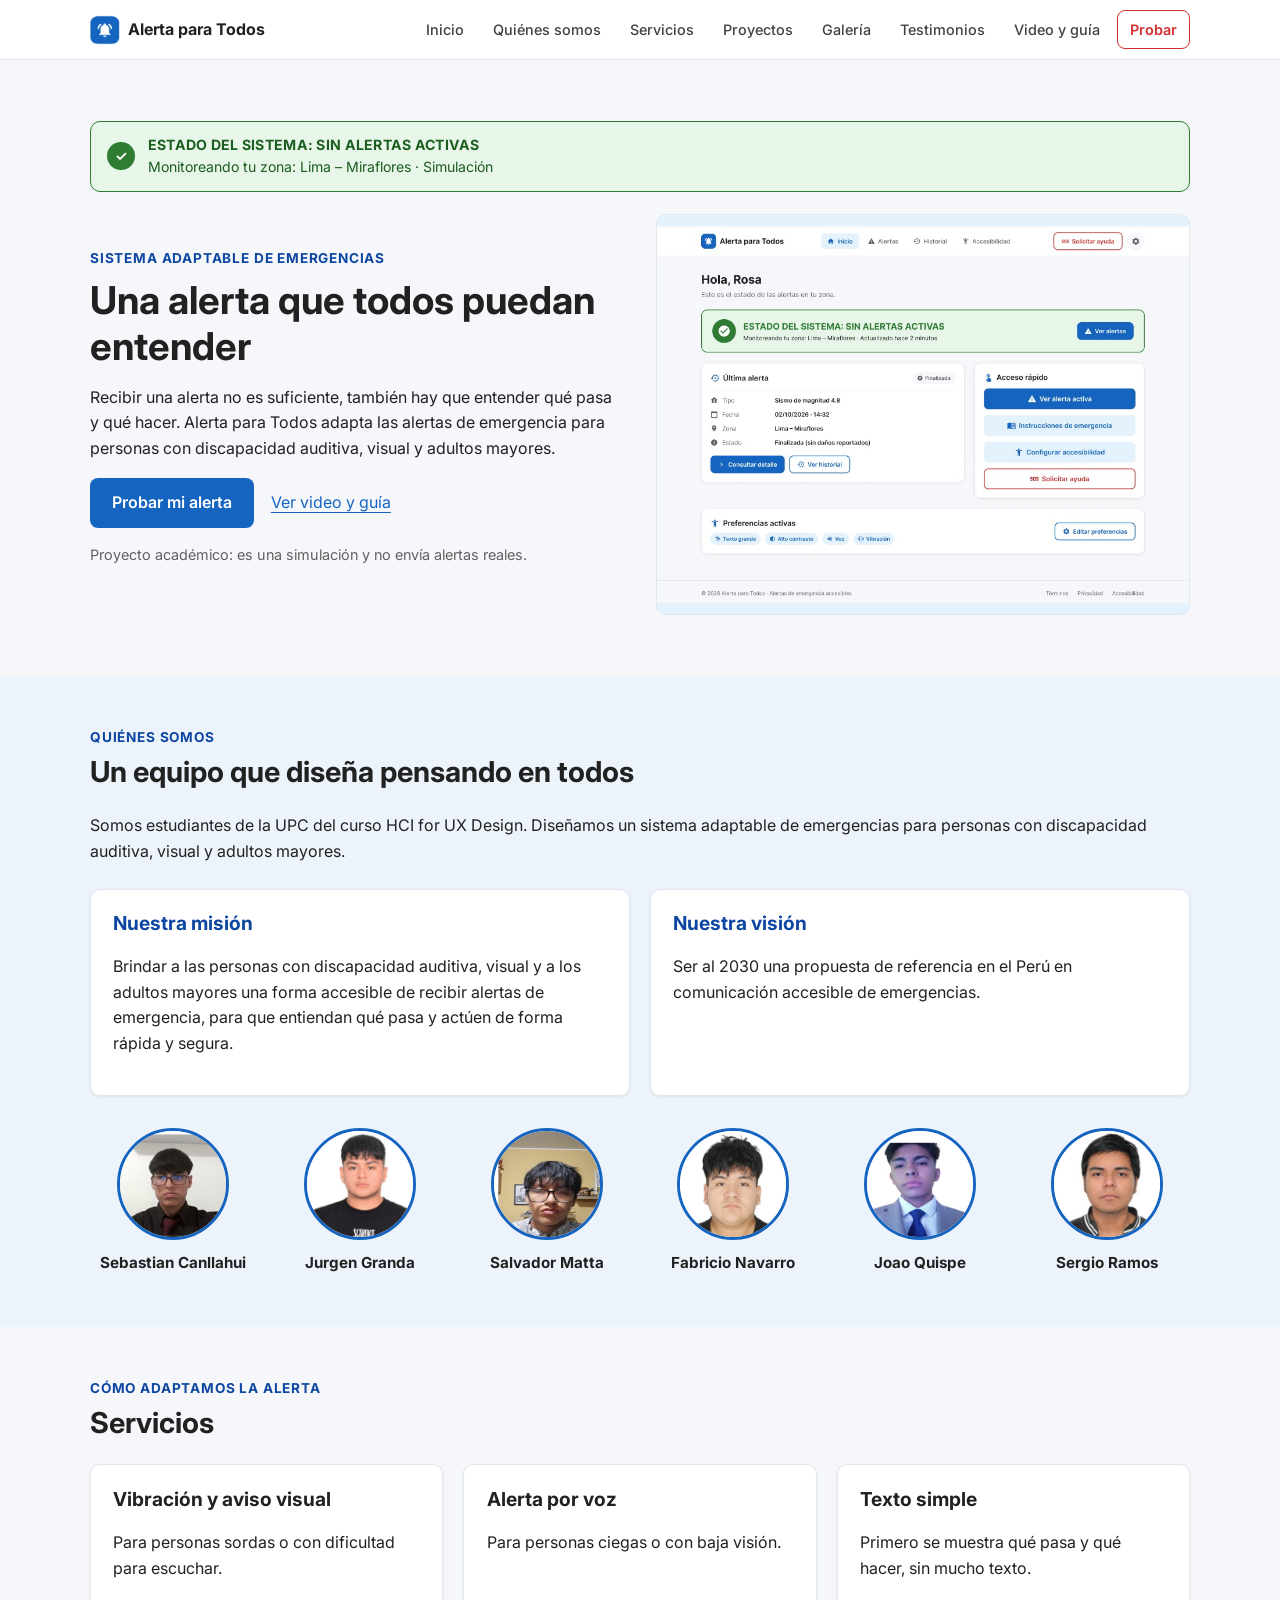
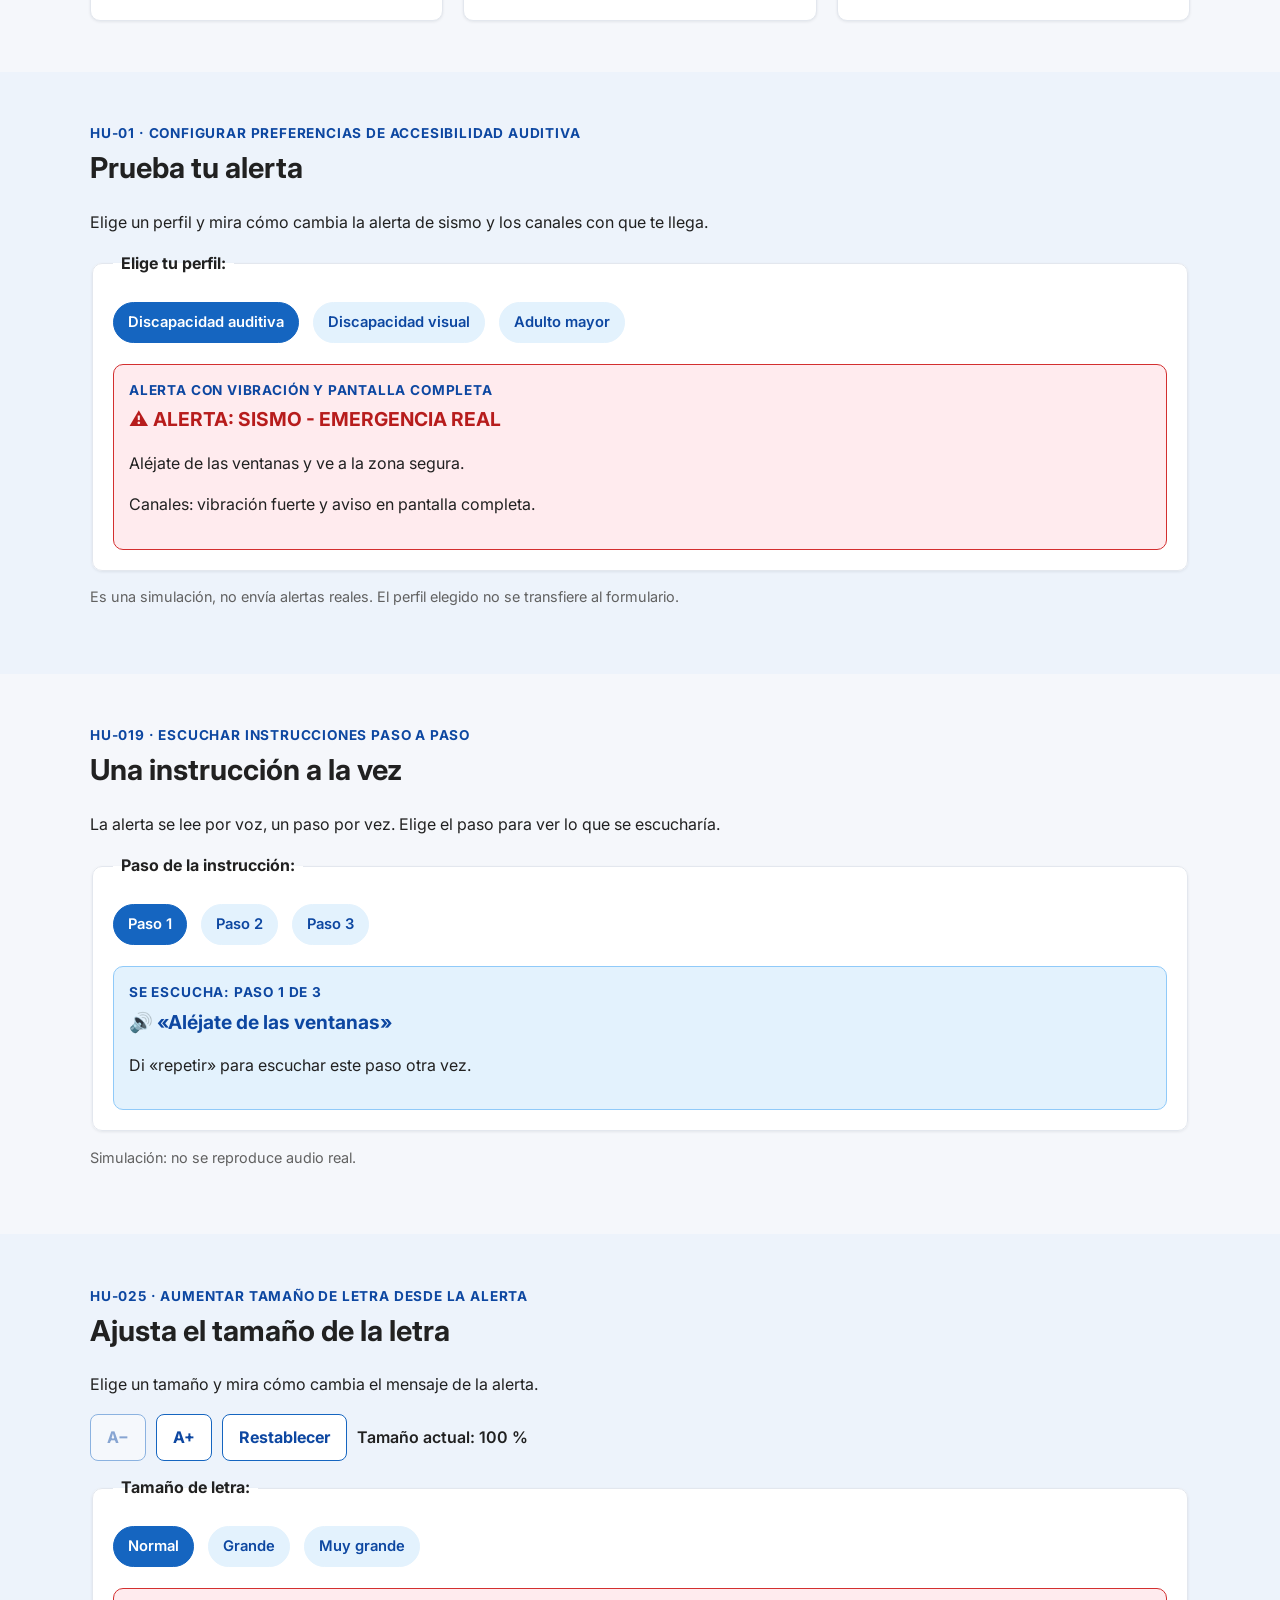
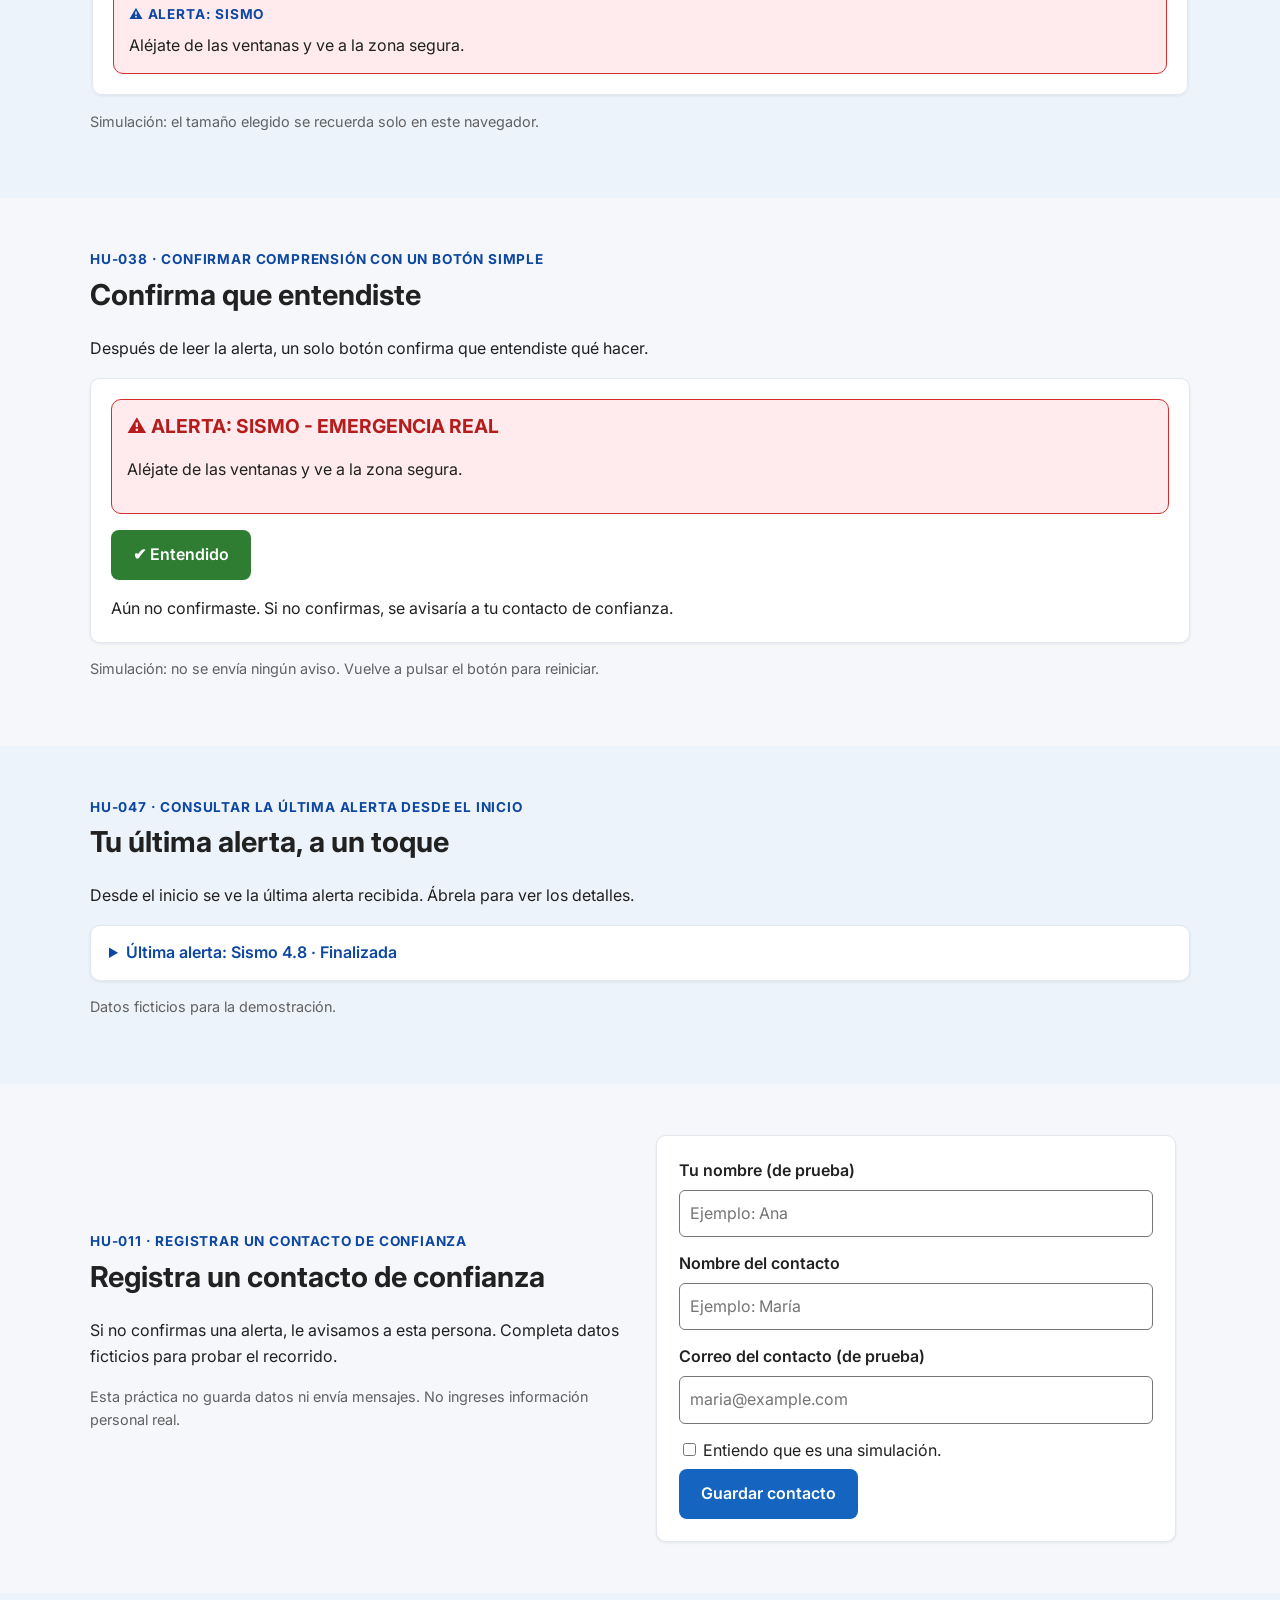
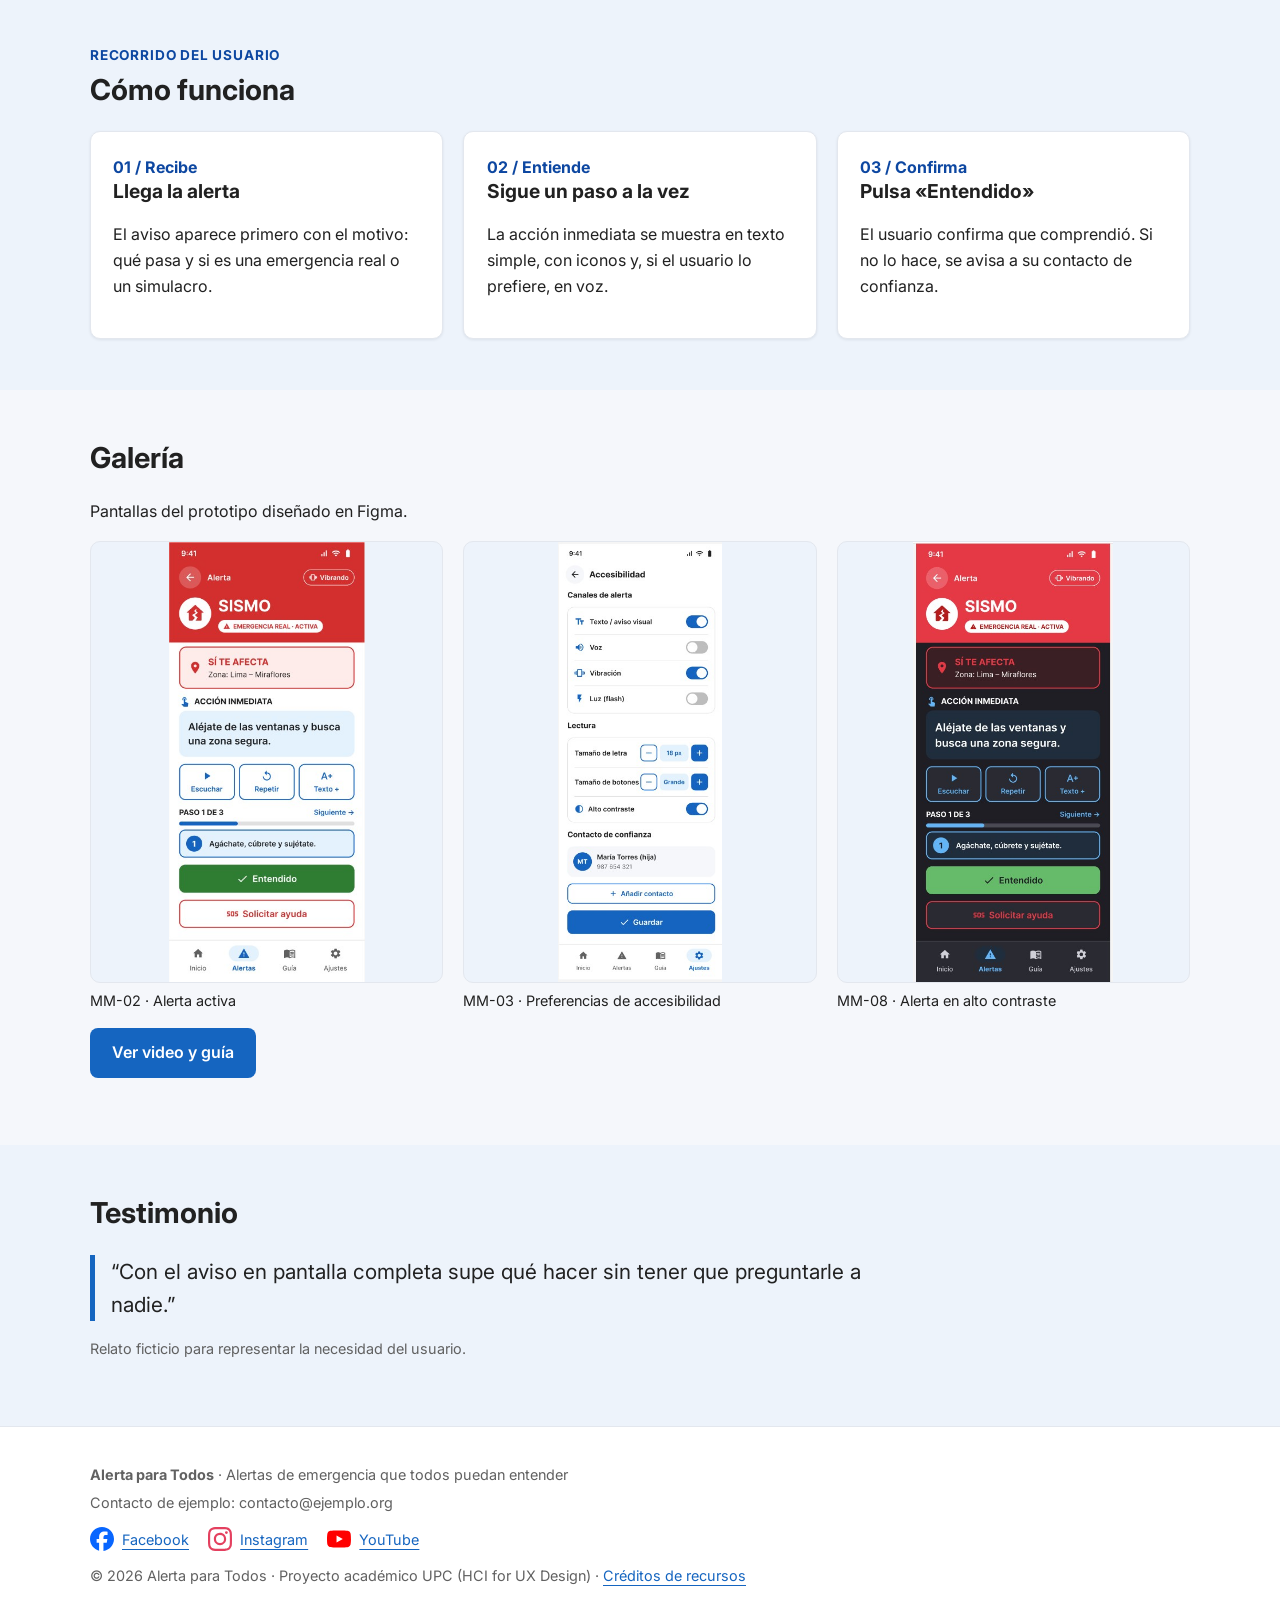
==== index.html @ 690f4bbc "Publicar landing Alerta para Todos Co-Authored-By: Claude Opus 5.5 <noreply@anthropic.com> Claude-Se" ====
<!DOCTYPE html>
<html lang="es">
<head>
    <meta charset="UTF-8">
    <!-- PASO 1: permite que el navegador use el ancho real del celular. -->
    <meta name="viewport" content="width=device-width, initial-scale=1.0">
    <title>Inicio | Alerta para Todos</title>
    <!-- Tipografía Inter de la guía de estilos (si no hay Internet se usa Arial). -->
    <link rel="preconnect" href="https://fonts.googleapis.com">
    <link rel="preconnect" href="https://fonts.gstatic.com" crossorigin>
    <link rel="stylesheet" href="https://fonts.googleapis.com/css2?family=Inter:wght@400;600;700&display=swap">
    <!-- PASO 2: conectar este HTML con el CSS (la ruta entra a la carpeta css). -->
    <link rel="stylesheet" href="css/estilos.css">
    <!-- Este icono aparece en la pestaña del navegador. -->
    <link rel="icon" type="image/svg+xml" href="iconos/favicon.svg">
    <!-- defer: el JavaScript se ejecuta cuando el HTML ya está listo. -->
    <script src="js/menu.js" defer></script>
    <script src="js/letra.js" defer></script>
</head>
<body>
<a class="saltar" href="#contenido">Saltar al contenido</a>
<!-- PASO 3: este header permanece visible con position: sticky en el CSS. -->
<header class="cabecera">
    <div class="contenedor barra">
        <a class="marca" href="index.html"><img src="imagenes/logo.png" alt="" width="40">Alerta para Todos</a>
        <!-- PASO 4: el menú es IGUAL en las tres páginas; si cambias uno, cámbialo en todos. -->
        <!-- Botón hamburguesa (Semana 11): menu.js lo muestra en pantallas pequeñas. -->
        <button id="boton-menu" class="hamburguesa" type="button"
                aria-controls="navegacion" aria-expanded="false" aria-label="Abrir menú">
            <span class="lineas" aria-hidden="true"><span></span><span></span><span></span></span>
            <span id="texto-menu">Menú</span>
        </button>
        <nav id="navegacion" class="navegacion" aria-label="Navegación principal">
            <ul class="menu">
                <li><a href="index.html#inicio">Inicio</a></li>
                <li><a href="index.html#nosotros">Quiénes somos</a></li>
                <li><a href="index.html#servicios">Servicios</a></li>
                <li><a href="index.html#proyectos">Proyectos</a></li>
                <li><a href="index.html#galeria">Galería</a></li>
                <li><a href="index.html#testimonios">Testimonios</a></li>
                <li><a href="recursos.html">Video y guía</a></li>
                <li>
                    <!-- details abre el submenú con clic, Enter o toque; no necesita JS. -->
                    <details id="resolver" class="desplegable">
                        <summary>Probar</summary>
                        <!-- Esta lista es el menú vertical desplegable: una demo por integrante. -->
                        <ul class="submenu">
                            <li><a href="index.html#orientador">Perfil y canales (HU-01)</a></li>
                            <li><a href="index.html#pasos">Instrucciones paso a paso (HU-019)</a></li>
                            <li><a href="index.html#letra">Tamaño de letra (HU-025)</a></li>
                            <li><a href="index.html#entendido">Confirmar «Entendido» (HU-038)</a></li>
                            <li><a href="index.html#ultima">Última alerta (HU-047)</a></li>
                            <li><a href="index.html#contacto">Contacto de confianza (HU-011)</a></li>
                        </ul>
                    </details>
                </li>
            </ul>
        </nav>
    </div>
</header>
<main id="contenido">

    <!-- INICIO: bloque imagen + texto en dos columnas -->
    <section id="inicio" class="hero seccion" aria-labelledby="titulo">
        <!-- Franja de estado del sistema, igual que en el panel principal del mockup (MW-01). -->
        <div class="contenedor">
            <div class="estado-sistema" role="status">
                <span class="punto" aria-hidden="true">✓</span>
                <span><strong>Estado del sistema: sin alertas activas</strong>Monitoreando tu zona: Lima – Miraflores · Simulación</span>
            </div>
        </div>
        <div class="contenedor dos-columnas">
            <div>
                <p class="etiqueta">Sistema adaptable de emergencias</p>
                <h1 id="titulo">Una alerta que todos puedan entender</h1>
                <p>Recibir una alerta no es suficiente, también hay que entender qué pasa y qué hacer.
                   Alerta para Todos adapta las alertas de emergencia para personas con discapacidad
                   auditiva, visual y adultos mayores.</p>
                <a class="boton" href="#orientador">Probar mi alerta</a>
                <a class="enlace" href="recursos.html">Ver video y guía</a>
                <p class="nota">Proyecto académico: es una simulación y no envía alertas reales.</p>
            </div>
            <img class="foto" src="imagenes/servicios.jpg" alt="Celular con una alerta de sismo y sus canales: vibración, voz y luz">
        </div>
    </section>

    <!-- QUIÉNES SOMOS: presentación, misión, visión y fotos del equipo -->
    <section id="nosotros" class="seccion fondo">
        <div class="contenedor">
            <p class="etiqueta">Quiénes somos</p>
            <h2>Un equipo que diseña pensando en todos</h2>
            <p>Somos estudiantes de la UPC del curso HCI for UX Design. Diseñamos un sistema adaptable
               de emergencias para personas con discapacidad auditiva, visual y adultos mayores.</p>
            <div class="mision-vision">
                <article class="tarjeta">
                    <h3>Nuestra misión</h3>
                    <p>Brindar a las personas con discapacidad auditiva, visual y a los adultos mayores
                       una forma accesible de recibir alertas de emergencia, para que entiendan qué pasa
                       y actúen de forma rápida y segura.</p>
                </article>
                <article class="tarjeta">
                    <h3>Nuestra visión</h3>
                    <p>Ser al 2030 una propuesta de referencia en el Perú en comunicación accesible
                       de emergencias.</p>
                </article>
            </div>
            <ul class="equipo-fotos">
                <li><img src="imagenes/equipo-canllahui.jpg" alt="Foto de Sebastian Canllahui" loading="lazy"><strong>Sebastian Canllahui</strong></li>
                <li><img src="imagenes/equipo-granda.jpg" alt="Foto de Jurgen Granda" loading="lazy"><strong>Jurgen Granda</strong></li>
                <li><img src="imagenes/equipo-matta.jpg" alt="Foto de Salvador Matta" loading="lazy"><strong>Salvador Matta</strong></li>
                <li><img src="imagenes/equipo-navarro.jpg" alt="Foto de Fabricio Navarro" loading="lazy"><strong>Fabricio Navarro</strong></li>
                <li><img src="imagenes/equipo-quispe.jpg" alt="Foto de Joao Quispe" loading="lazy"><strong>Joao Quispe</strong></li>
                <li><img src="imagenes/equipo-ramos.jpg" alt="Foto de Sergio Ramos" loading="lazy"><strong>Sergio Ramos</strong></li>
            </ul>
        </div>
    </section>

    <!-- SERVICIOS: tres tarjetas -->
    <section id="servicios" class="seccion">
        <div class="contenedor">
            <p class="etiqueta">Cómo adaptamos la alerta</p>
            <h2>Servicios</h2>
            <div class="tarjetas">
                <article class="tarjeta">
                    <h3>Vibración y aviso visual</h3>
                    <p>Para personas sordas o con dificultad para escuchar.</p>
                </article>
                <article class="tarjeta">
                    <h3>Alerta por voz</h3>
                    <p>Para personas ciegas o con baja visión.</p>
                </article>
                <article class="tarjeta">
                    <h3>Texto simple</h3>
                    <p>Primero se muestra qué pasa y qué hacer, sin mucho texto.</p>
                </article>
            </div>
        </div>
    </section>

    <!-- ===== SECCIONES POR HU (una por integrante, igual que en Figma) ===== -->
    <!-- Regla: los radios y .resultados deben ser hermanos (mismo padre: el fieldset). -->

    <!-- HU-01 -->
    <section id="orientador" class="seccion fondo">
        <div class="contenedor">
            <p class="etiqueta">HU-01 · Configurar preferencias de accesibilidad auditiva</p>
            <h2>Prueba tu alerta</h2>
            <p>Elige un perfil y mira cómo cambia la alerta de sismo y los canales con que te llega.</p>
            <fieldset class="orientador">
                <legend>Elige tu perfil:</legend>

                <input type="radio" id="auditiva" name="perfil" checked>
                <label for="auditiva">Discapacidad auditiva</label>

                <input type="radio" id="visual" name="perfil">
                <label for="visual">Discapacidad visual</label>

                <input type="radio" id="mayor" name="perfil">
                <label for="mayor">Adulto mayor</label>

                <div class="resultados">
                    <div class="respuesta auditiva">
                        <p class="etiqueta">Alerta con vibración y pantalla completa</p>
                        <h3>⚠ ALERTA: SISMO - EMERGENCIA REAL</h3>
                        <p>Aléjate de las ventanas y ve a la zona segura.</p>
                        <p>Canales: vibración fuerte y aviso en pantalla completa.</p>
                    </div>
                    <div class="respuesta visual">
                        <p class="etiqueta">Alerta con voz y letra grande</p>
                        <h3>⚠ ALERTA: SISMO - EMERGENCIA REAL</h3>
                        <p>La alerta se lee en voz alta paso a paso y puedes pedir que se repita.</p>
                        <p>Canales: voz, vibración y letra grande.</p>
                    </div>
                    <div class="respuesta mayor">
                        <p class="etiqueta">Alerta con voz pausada y aviso a un familiar</p>
                        <h3>⚠ SISMO - NO ES SIMULACRO</h3>
                        <p>Sal de la casa con calma.</p>
                        <p>Canales: voz pausada, letra grande y aviso a un familiar.</p>
                    </div>
                </div>
            </fieldset>
            <p class="nota">Es una simulación, no envía alertas reales. El perfil elegido no se transfiere al formulario.</p>
        </div>
    </section>

    <!-- HU-019 -->
    <section id="pasos" class="seccion">
        <div class="contenedor">
            <p class="etiqueta">HU-019 · Escuchar instrucciones paso a paso</p>
            <h2>Una instrucción a la vez</h2>
            <p>La alerta se lee por voz, un paso por vez. Elige el paso para ver lo que se escucharía.</p>
            <fieldset class="orientador">
                <legend>Paso de la instrucción:</legend>

                <input type="radio" id="paso1" name="paso" checked>
                <label for="paso1">Paso 1</label>

                <input type="radio" id="paso2" name="paso">
                <label for="paso2">Paso 2</label>

                <input type="radio" id="paso3" name="paso">
                <label for="paso3">Paso 3</label>

                <div class="resultados">
                    <div class="respuesta neutra paso1">
                        <p class="etiqueta">Se escucha: paso 1 de 3</p>
                        <h3>🔊 «Aléjate de las ventanas»</h3>
                        <p>Di «repetir» para escuchar este paso otra vez.</p>
                    </div>
                    <div class="respuesta neutra paso2">
                        <p class="etiqueta">Se escucha: paso 2 de 3</p>
                        <h3>🔊 «Cúbrete la cabeza con los brazos»</h3>
                        <p>Di «repetir» para escuchar este paso otra vez.</p>
                    </div>
                    <div class="respuesta neutra paso3">
                        <p class="etiqueta">Se escucha: paso 3 de 3</p>
                        <h3>🔊 «Ve a la zona segura marcada»</h3>
                        <p>Di «repetir» para escuchar este paso otra vez.</p>
                    </div>
                </div>
            </fieldset>
            <p class="nota">Simulación: no se reproduce audio real.</p>
        </div>
    </section>

    <!-- HU-025 -->
    <section id="letra" class="seccion fondo">
        <div class="contenedor">
            <p class="etiqueta">HU-025 · Aumentar tamaño de letra desde la alerta</p>
            <h2>Ajusta el tamaño de la letra</h2>
            <p>Elige un tamaño y mira cómo cambia el mensaje de la alerta.</p>
            <!-- Controles con JavaScript (letra.js). Sin JS esta barra queda oculta y se usan las opciones de abajo. -->
            <div id="controles-letra" class="controles-letra" role="group" aria-label="Tamaño de letra de toda la página" hidden>
                <button type="button" id="letra-menos" class="boton-letra" aria-label="Disminuir letra">A−</button>
                <button type="button" id="letra-mas" class="boton-letra" aria-label="Aumentar letra">A+</button>
                <button type="button" id="letra-reset" class="boton-letra">Restablecer</button>
                <span id="letra-estado" role="status" aria-live="polite">Tamaño actual: 100 %</span>
            </div>
            <fieldset class="orientador">
                <legend>Tamaño de letra:</legend>

                <input type="radio" id="letra-normal" name="letra" checked>
                <label for="letra-normal">Normal</label>

                <input type="radio" id="letra-grande" name="letra">
                <label for="letra-grande">Grande</label>

                <input type="radio" id="letra-muy" name="letra">
                <label for="letra-muy">Muy grande</label>

                <div class="resultados">
                    <div class="muestra">
                        <p class="etiqueta">⚠ Alerta: sismo</p>
                        <p class="texto-muestra">Aléjate de las ventanas y ve a la zona segura.</p>
                    </div>
                </div>
            </fieldset>
            <p class="nota">Simulación: el tamaño elegido se recuerda solo en este navegador.</p>
        </div>
    </section>

    <!-- HU-038 -->
    <section id="entendido" class="seccion">
        <div class="contenedor">
            <p class="etiqueta">HU-038 · Confirmar comprensión con un botón simple</p>
            <h2>Confirma que entendiste</h2>
            <p>Después de leer la alerta, un solo botón confirma que entendiste qué hacer.</p>
            <div class="confirmar-demo">
                <input type="checkbox" id="confirmar">
                <div class="alerta-caja">
                    <h3>⚠ ALERTA: SISMO - EMERGENCIA REAL</h3>
                    <p>Aléjate de las ventanas y ve a la zona segura.</p>
                </div>
                <label for="confirmar" class="boton">✔ Entendido</label>
                <p class="estado pendiente">Aún no confirmaste. Si no confirmas, se avisaría a tu contacto de confianza.</p>
                <p class="estado hecho">✔ Confirmaste que entendiste la alerta. Gracias.</p>
            </div>
            <p class="nota">Simulación: no se envía ningún aviso. Vuelve a pulsar el botón para reiniciar.</p>
        </div>
    </section>

    <!-- HU-047 -->
    <section id="ultima" class="seccion fondo">
        <div class="contenedor">
            <p class="etiqueta">HU-047 · Consultar la última alerta desde el inicio</p>
            <h2>Tu última alerta, a un toque</h2>
            <p>Desde el inicio se ve la última alerta recibida. Ábrela para ver los detalles.</p>
            <!-- details/summary abre y cierra sin JavaScript. -->
            <details class="ultima">
                <summary>Última alerta: Sismo 4.8 · Finalizada</summary>
                <ul>
                    <li><strong>Fecha y hora:</strong> 22/10/2026 · 14:32 (ejemplo)</li>
                    <li><strong>Zona:</strong> Lima · Miraflores</li>
                    <li><strong>Qué se indicó:</strong> alejarse de las ventanas y buscar una zona segura.</li>
                    <li><strong>Estado:</strong> ✔ Finalizada, ya no es necesario actuar.</li>
                </ul>
            </details>
            <p class="nota">Datos ficticios para la demostración.</p>
        </div>
    </section>

    <!-- HU-011 -->
    <section id="contacto" class="seccion">
        <div class="contenedor dos-columnas">
            <div>
                <p class="etiqueta">HU-011 · Registrar un contacto de confianza</p>
                <h2>Registra un contacto de confianza</h2>
                <p>Si no confirmas una alerta, le avisamos a esta persona. Completa datos ficticios para probar el recorrido.</p>
                <p class="nota">Esta práctica no guarda datos ni envía mensajes. No ingreses información personal real.</p>
            </div>
            <!-- required y type="email" validan en el navegador. Sin name: no se añaden datos a la URL. -->
            <form action="confirmacion.html" method="get" class="formulario">
                <label for="nombre">Tu nombre (de prueba)</label>
                <input type="text" id="nombre" required maxlength="60" placeholder="Ejemplo: Ana" autocomplete="off">

                <label for="contacto-nombre">Nombre del contacto</label>
                <input type="text" id="contacto-nombre" required maxlength="60" placeholder="Ejemplo: María" autocomplete="off">

                <label for="correo">Correo del contacto (de prueba)</label>
                <input type="email" id="correo" required placeholder="maria@example.com" autocomplete="off">

                <div><input type="checkbox" id="acepto" required> <label for="acepto">Entiendo que es una simulación.</label></div>

                <button class="boton" type="submit">Guardar contacto</button>
            </form>
        </div>
    </section>

    <!-- PROYECTOS: cómo funciona (3 tarjetas) -->
    <section id="proyectos" class="seccion fondo">
        <div class="contenedor">
            <p class="etiqueta">Recorrido del usuario</p>
            <h2>Cómo funciona</h2>
            <div class="tarjetas">
                <article class="tarjeta">
                    <span class="numero">01 / Recibe</span>
                    <h3>Llega la alerta</h3>
                    <p>El aviso aparece primero con el motivo: qué pasa y si es una emergencia real o un simulacro.</p>
                </article>
                <article class="tarjeta">
                    <span class="numero">02 / Entiende</span>
                    <h3>Sigue un paso a la vez</h3>
                    <p>La acción inmediata se muestra en texto simple, con iconos y, si el usuario lo prefiere, en voz.</p>
                </article>
                <article class="tarjeta">
                    <span class="numero">03 / Confirma</span>
                    <h3>Pulsa «Entendido»</h3>
                    <p>El usuario confirma que comprendió. Si no lo hace, se avisa a su contacto de confianza.</p>
                </article>
            </div>
        </div>
    </section>

    <!-- GALERÍA: pantallas del prototipo de Figma -->
    <section id="galeria" class="seccion">
        <div class="contenedor">
            <h2>Galería</h2>
            <p>Pantallas del prototipo diseñado en Figma.</p>
            <div class="galeria">
                <figure><img src="imagenes/galeria1.jpg" alt="Pantalla de alerta activa de sismo" loading="lazy"><figcaption>MM-02 · Alerta activa</figcaption></figure>
                <figure><img src="imagenes/galeria2.jpg" alt="Pantalla de configuración de accesibilidad" loading="lazy"><figcaption>MM-03 · Preferencias de accesibilidad</figcaption></figure>
                <figure><img src="imagenes/galeria3.jpg" alt="Alerta en modo alto contraste" loading="lazy"><figcaption>MM-08 · Alerta en alto contraste</figcaption></figure>
            </div>
            <p><a class="boton" href="recursos.html">Ver video y guía</a></p>
        </div>
    </section>

    <!-- TESTIMONIOS -->
    <section id="testimonios" class="seccion fondo">
        <div class="contenedor">
            <h2>Testimonio</h2>
            <blockquote>“Con el aviso en pantalla completa supe qué hacer sin tener que preguntarle a nadie.”</blockquote>
            <p class="nota">Relato ficticio para representar la necesidad del usuario.</p>
        </div>
    </section>

</main>
<!-- PASO FINAL: pie compartido por las tres páginas. -->
<footer class="pie">
    <div class="contenedor">
        <p><strong>Alerta para Todos</strong> · Alertas de emergencia que todos puedan entender</p>
        <p>Contacto de ejemplo: contacto@ejemplo.org</p>
        <nav class="redes" aria-label="Redes sociales de referencia">
            <!-- Son páginas generales de las redes; reemplazar por las cuentas del proyecto. -->
            <a href="https://www.facebook.com/" target="_blank" rel="noopener noreferrer"><img src="iconos/facebook.svg" alt="" width="24" height="24">Facebook</a>
            <a href="https://www.instagram.com/" target="_blank" rel="noopener noreferrer"><img src="iconos/instagram.svg" alt="" width="24" height="24">Instagram</a>
            <a href="https://www.youtube.com/" target="_blank" rel="noopener noreferrer"><img src="iconos/youtube.svg" alt="" width="24" height="24">YouTube</a>
        </nav>
        <p>© 2026 Alerta para Todos · Proyecto académico UPC (HCI for UX Design) · <a href="FUENTES.txt">Créditos de recursos</a></p>
    </div>
</footer>
</body>
</html>
---- css/estilos.css ----
/* PASO 1. El ancho incluye padding y borde: facilita calcular tamaños. */
* {
    box-sizing: border-box;
}

/* PASO 2. Estilos generales (guía de estilos del informe: Inter, azul #1565C0). */
body {
    margin: 0;
    font-family: Inter, Arial, sans-serif;
    color: #212121;
    background: #ffffff;
    line-height: 1.6;
}

h1, h2, h3 {
    line-height: 1.2;
}

h1 { font-size: 2.4rem; margin: 0 0 1rem; }
h2 { font-size: 1.8rem; margin-top: 0; }
h3 { font-size: 1.2rem; }

h1, h2 {
    color: #1565C0;
}

a {
    color: #1565C0;
    text-underline-offset: 4px;
}

/* El foco visible permite recorrer la web con el teclado. No quitarlo. */
a:focus-visible, button:focus-visible, summary:focus-visible,
input:focus-visible, textarea:focus-visible, select:focus-visible {
    outline: 3px solid #F9A825;
    outline-offset: 3px;
}

/* PASO 3. Nunca estirar una imagen más allá de su contenedor. */
img {
    max-width: 100%;
    height: auto;
    display: block;
}

.contenedor {
    width: 92%;
    max-width: 1100px;
    margin: 0 auto;
}

.seccion {
    padding: 3.2rem 0;
}

.fondo {
    background: #E3F2FD;
}

.etiqueta {
    font-weight: bold;
    color: #0D47A1;
    font-size: .85rem;
    text-transform: uppercase;
    letter-spacing: .06em;
    margin: 0 0 .4rem;
}

.nota {
    font-size: .9rem;
    color: #616161;
}

/* Botón principal (rojo = acción importante, siempre con texto). */
.boton {
    display: inline-block;
    background: #D32F2F;
    color: white;
    padding: 12px 22px;
    border: none;
    border-radius: 6px;
    font: inherit;
    font-weight: 600;
    text-decoration: none;
    cursor: pointer;
}

.boton:hover {
    background: #B71C1C;
}

.enlace {
    display: inline-block;
    margin: .8rem;
}

/* PASO 4. Header fijo: sticky lo mantiene visible al bajar y conserva su espacio. */
.cabecera {
    position: sticky;
    top: 0;
    z-index: 100;
    background: #1565C0;
    box-shadow: 0 3px 12px rgba(0, 0, 0, 0.25);
}

/* Flexbox alinea logo y menú; wrap evita desbordamientos. */
.barra {
    display: flex;
    justify-content: space-between;
    align-items: center;
    flex-wrap: wrap;
    gap: 10px;
    padding: 10px 0;
}

.marca {
    display: flex;
    align-items: center;
    gap: 8px;
    color: white;
    font-weight: bold;
    font-size: 1.25rem;
    text-decoration: none;
}

.marca img {
    width: 40px;
    height: auto;
}

/* PASO 5. Menú horizontal. */
.menu {
    display: flex;
    flex-wrap: wrap;
    align-items: center;
    gap: 5px;
    list-style: none;
    margin: 0;
    padding: 0;
}

.menu a,
.desplegable summary {
    display: block;
    color: white;
    padding: 8px 10px;
    text-decoration: none;
    cursor: pointer;
}

.menu a:hover,
.desplegable summary:hover {
    text-decoration: underline;
    background: rgba(255, 255, 255, 0.15);
    border-radius: 6px;
}

/* Sobre el fondo azul, el foco amarillo se ve mejor. */
.cabecera a:focus-visible,
.cabecera summary:focus-visible {
    outline-color: #FFEB3B;
}

/* PASO 6. Menú vertical desplegable: details abre y cierra sin JavaScript. */
.desplegable {
    position: relative;
}

.submenu {
    position: absolute;
    top: 100%;
    right: 0;
    left: auto;
    width: 230px;
    margin: 4px 0 0;
    padding: 5px;
    list-style: none;
    background: white;
    border: 1px solid #90CAF9;
    border-radius: 6px;
    box-shadow: 0 6px 16px rgba(0, 0, 0, 0.3);
    z-index: 10;
}

.submenu a {
    color: #212121;
}

.submenu a:hover {
    background: #E3F2FD;
}

/* Deja espacio al navegar con #id para que el header no tape el título. */
section[id], main[id] {
    scroll-margin-top: 90px;
}

/* PASO 7. Imagen y texto: dos columnas iguales. minmax evita desborde. */
.dos-columnas {
    display: grid;
    grid-template-columns: repeat(2, minmax(0, 1fr));
    gap: 2rem;
    align-items: center;
}

.dos-columnas > * {
    min-width: 0;
}

.foto {
    width: 100%;
    aspect-ratio: 4 / 3;
    object-fit: cover;
    border-radius: 10px;
}

/* Inicio (hero): un poco más de aire arriba y abajo. */
.hero {
    padding-top: 3.8rem;
    padding-bottom: 3.8rem;
}

/* En el inicio la imagen es una pantalla del prototipo: se muestra completa. */
#inicio .foto {
    object-fit: contain;
    background: #E3F2FD;
}

/* PASO 8. Tarjetas y galería: tres columnas en escritorio. */
.tarjetas {
    display: grid;
    grid-template-columns: repeat(3, minmax(0, 1fr));
    gap: 20px;
}

.galeria {
    display: grid;
    grid-template-columns: repeat(3, minmax(0, 1fr));
    gap: 20px;
}

.tarjeta {
    background: white;
    padding: 1.4rem;
    border-top: 4px solid #1565C0;
    border-radius: 8px;
    box-shadow: 0 2px 6px rgba(0, 0, 0, 0.12);
}

.tarjeta h3 {
    margin-top: 0;
}

.numero {
    color: #0D47A1;
    font-weight: bold;
}

figure {
    margin: 0;
}

.galeria img {
    width: 100%;
    aspect-ratio: 3 / 2;
    object-fit: contain;
    background: white;
    border: 1px solid #90CAF9;
    border-radius: 8px;
}

figcaption {
    padding-top: .4rem;
    font-size: .9rem;
}

blockquote {
    margin: 0 0 1rem;
    max-width: 780px;
    font-size: 1.3rem;
    border-left: 5px solid #1565C0;
    padding-left: 1rem;
}

/* PASO 9. Orientador: los radios controlan los paneles con CSS, sin JavaScript. */
.orientador {
    background: white;
    border: 2px solid #1565C0;
    border-radius: 8px;
    padding: 20px;
    min-width: 0;
}

legend {
    font-weight: bold;
    padding: 0 .5rem;
}

/* Los radios se ocultan visualmente (siguen funcionando con teclado) y cada label parece un botón. */
.orientador {
    position: relative;
}

.orientador > input {
    position: absolute;
    opacity: 0;
    width: 1px;
    height: 1px;
}

.orientador > label {
    display: inline-block;
    margin: 5px 10px 5px 0;
    padding: 8px 14px;
    cursor: pointer;
    border: 2px solid #1565C0;
    border-radius: 6px;
    font-weight: 600;
    color: #0D47A1;
}

/* La opción elegida se resalta (no solo por color: también cambia el fondo). */
.orientador > input:checked + label {
    background: #1565C0;
    color: white;
}

.orientador > input:focus-visible + label {
    outline: 3px solid #F9A825;
    outline-offset: 2px;
}

.resultados {
    margin-top: 1rem;
}

/* Primero se ocultan los tres paneles. */
.respuesta {
    display: none;
    padding: 15px;
    background: #FFEBEE;
    border-left: 5px solid #D32F2F;
}

.respuesta h3 {
    margin-top: 0;
    color: #B71C1C;
}

/* ~ busca un hermano posterior. :checked identifica la opción marcada. */
#auditiva:checked ~ .resultados .auditiva,
#visual:checked ~ .resultados .visual,
#mayor:checked ~ .resultados .mayor,
#paso1:checked ~ .resultados .paso1,
#paso2:checked ~ .resultados .paso2,
#paso3:checked ~ .resultados .paso3 {
    display: block;
}

/* PASO 10. Formulario: un campo por fila. */
.formulario {
    display: grid;
    gap: 6px;
    max-width: 520px;
    background: white;
    border: 1px solid #90CAF9;
    border-radius: 8px;
    padding: 1.4rem;
}

.formulario > label {
    font-weight: 600;
}

.formulario input[type="text"],
.formulario input[type="email"] {
    width: 100%;
    min-width: 0;
    font: inherit;
    padding: 10px;
    border: 1px solid #757575;
    border-radius: 6px;
    margin-bottom: 8px;
}

.formulario input[type="checkbox"] {
    accent-color: #1565C0;
}

.formulario .boton {
    justify-self: start;
}

/* PASO 11. Video: conserva la proporción a cualquier ancho. */
.video {
    width: 100%;
    aspect-ratio: 16 / 9;
    border: 0;
    display: block;
    background: black;
}

/* Página de confirmación (estado de éxito en verde + texto + icono). */
.confirmacion {
    max-width: 760px;
    margin: 0 auto;
}

.exito {
    background: #E8F5E9;
    border-left: 5px solid #2E7D32;
    padding: 1rem 1.2rem;
    border-radius: 6px;
}

.exito h2 {
    color: #1B5E20;
    margin-bottom: .4rem;
}

/* Equipo: una tarjeta por integrante con su rango de HU. */
.equipo {
    display: grid;
    grid-template-columns: repeat(3, minmax(0, 1fr));
    gap: 12px;
    list-style: none;
    margin: 0;
    padding: 0;
}

.equipo li {
    background: white;
    border-left: 4px solid #1565C0;
    border-radius: 6px;
    padding: 10px 14px;
    box-shadow: 0 2px 6px rgba(0, 0, 0, 0.1);
}

.equipo strong,
.equipo span {
    display: block;
}

.equipo span {
    font-size: .9rem;
    color: #616161;
}

/* Panel informativo (azul) para las demos que no son una alerta de emergencia. */
.respuesta.neutra {
    background: #E3F2FD;
    border-left-color: #1565C0;
}

.respuesta.neutra h3 {
    color: #0D47A1;
}

/* HU-025: el tamaño del texto cambia según el radio elegido. */
.muestra {
    padding: 15px;
    background: #FFEBEE;
    border-left: 5px solid #D32F2F;
}

.texto-muestra {
    margin: 0;
    font-size: 1rem;
}

#letra-grande:checked ~ .resultados .texto-muestra { font-size: 1.5rem; }
#letra-muy:checked ~ .resultados .texto-muestra { font-size: 2.1rem; }

/* HU-038: un checkbox oculto + su label (botón) cambia el mensaje. */
.confirmar-demo {
    position: relative;
    background: white;
    border: 2px solid #1565C0;
    border-radius: 8px;
    padding: 20px;
}

.confirmar-demo > input {
    position: absolute;
    opacity: 0;
    width: 1px;
    height: 1px;
}

.alerta-caja {
    margin-bottom: 1rem;
    padding: 15px;
    background: #FFEBEE;
    border-left: 5px solid #D32F2F;
}

.alerta-caja h3 {
    margin-top: 0;
    color: #B71C1C;
}

.estado {
    margin: 1rem 0 0;
}

.hecho {
    display: none;
    padding: 10px 15px;
    background: #E8F5E9;
    border-left: 5px solid #2E7D32;
    color: #1B5E20;
    font-weight: 600;
}

#confirmar:checked ~ .hecho { display: block; }
#confirmar:checked ~ .pendiente { display: none; }
#confirmar:checked ~ label.boton { background: #2E7D32; }
#confirmar:focus-visible ~ label.boton {
    outline: 3px solid #F9A825;
    outline-offset: 3px;
}

/* HU-047: última alerta que se abre y se cierra con details/summary. */
.ultima {
    background: white;
    border: 2px solid #1565C0;
    border-radius: 8px;
}

.ultima summary {
    padding: 14px 18px;
    font-weight: 600;
    color: #0D47A1;
    cursor: pointer;
}

.ultima ul {
    margin: 0;
    padding: 0 18px 16px 38px;
}

/* Pie de página oscuro: los iconos SVG se invierten a blanco. */
.pie {
    background: #1E1E24;
    color: white;
    padding: 2rem 0;
}

.pie p {
    margin: .3rem 0;
}

.pie a {
    color: white;
}

.redes {
    display: flex;
    flex-wrap: wrap;
    gap: 1.2rem;
    margin: .8rem 0;
}

.redes a {
    display: inline-flex;
    align-items: center;
    gap: .5rem;
}

.redes img {
    width: 24px;
    height: 24px;
    filter: invert(1);
}

/* Enlace "Saltar al contenido": solo aparece al usar Tab. */
.saltar {
    position: absolute;
    left: -9999px;
}

.saltar:focus {
    left: 1rem;
    top: 1rem;
    padding: 1rem;
    background: white;
    z-index: 200;
}

/* PASO 14. ESTILO DE LOS MOCKUPS DE FIGMA (MW-01 a MW-07): fondo gris claro,
   cabecera blanca con logo azul, menú en píldoras, tarjetas blancas con borde fino
   y botón rojo de ayuda. Esta parte reemplaza el aspecto de los pasos anteriores. */
body {
    background: #F5F7FB;
}

h1, h2 {
    color: #212121;
}

.fondo {
    background: #EDF3FB;
}

/* Cabecera blanca con borde inferior (como en el mockup). */
.cabecera {
    background: #FFFFFF;
    border-bottom: 1px solid #E3E7EE;
    box-shadow: none;
}

.marca {
    color: #212121;
    font-size: 1rem;
}

.marca img {
    width: 30px;
    height: 30px;
}

.menu a,
.desplegable summary {
    color: #424242;
    font-size: .9rem;
    font-weight: 500;
    padding: 7px 12px;
    border-radius: 8px;
}

.menu a:hover {
    background: #E3F2FD;
    color: #0D47A1;
    text-decoration: none;
}

/* "Probar" parece el botón rojo con borde «Solicitar ayuda» del mockup. */
.desplegable summary {
    color: #D32F2F;
    border: 1px solid #D32F2F;
    background: #FFFFFF;
    font-weight: 600;
}

.desplegable summary:hover {
    background: #FFEBEE;
    text-decoration: none;
    border-radius: 8px;
}

.cabecera a:focus-visible,
.cabecera summary:focus-visible {
    outline-color: #F9A825;
}

.submenu {
    border: 1px solid #E3E7EE;
    border-radius: 10px;
    box-shadow: 0 8px 24px rgba(16, 24, 40, 0.16);
}

/* Botones: azul sólido para lo principal, como «Ver alerta activa». */
.boton {
    background: #1565C0;
    border-radius: 8px;
}

.boton:hover {
    background: #0D47A1;
}

/* «Entendido» es verde en el mockup MW-02. */
.confirmar-demo > label.boton {
    background: #2E7D32;
}

/* Tarjetas blancas con borde fino y sombra suave. */
.tarjeta,
.equipo li {
    border: 1px solid #E3E7EE;
    border-radius: 10px;
    box-shadow: 0 1px 3px rgba(16, 24, 40, 0.08);
}

.tarjeta {
    border-top: 1px solid #E3E7EE;
}

.equipo li {
    border-left: 1px solid #E3E7EE;
}

.orientador,
.confirmar-demo,
.ultima,
.formulario {
    border: 1px solid #E3E7EE;
    border-radius: 10px;
    box-shadow: 0 1px 3px rgba(16, 24, 40, 0.08);
}

.galeria img,
#inicio .foto {
    border: 1px solid #E3E7EE;
    border-radius: 10px;
}

/* Las capturas de celular son altas: se muestran completas sobre fondo celeste. */
.galeria img {
    aspect-ratio: 4 / 5;
    background: #EDF3FB;
}

/* Opciones en píldoras celestes; la elegida se vuelve azul sólido. */
.orientador > label {
    background: #E3F2FD;
    color: #0D47A1;
    border: 1px solid #E3F2FD;
    border-radius: 999px;
    font-size: .92rem;
}

.orientador > input:checked + label {
    background: #1565C0;
    border-color: #1565C0;
    color: #FFFFFF;
}

/* Alertas con contorno rojo completo, como «SÍ TE AFECTA»; éxito con contorno verde. */
.respuesta,
.muestra,
.alerta-caja {
    border: 1px solid #D32F2F;
    border-left-width: 1px;
    border-radius: 10px;
}

.respuesta.neutra {
    border-color: #90CAF9;
}

.hecho,
.exito {
    border: 1px solid #2E7D32;
    border-left-width: 1px;
    border-radius: 10px;
}

/* Estado del sistema (franja verde del panel principal, MW-01). */
.estado-sistema {
    display: flex;
    align-items: center;
    gap: .8rem;
    margin: 0 0 1.4rem;
    padding: 12px 16px;
    background: #E8F5E9;
    border: 1px solid #2E7D32;
    border-radius: 10px;
    color: #1B5E20;
}

.estado-sistema strong {
    display: block;
    text-transform: uppercase;
    letter-spacing: .02em;
}

.estado-sistema span {
    font-size: .88rem;
}

.estado-sistema .punto {
    flex: none;
    width: 28px;
    height: 28px;
    border-radius: 50%;
    background: #2E7D32;
    color: #FFFFFF;
    text-align: center;
    line-height: 28px;
    font-weight: 700;
}

/* Pie claro: texto pequeño gris y enlaces simples. */
.pie {
    background: #FFFFFF;
    color: #616161;
    border-top: 1px solid #E3E7EE;
    font-size: .9rem;
}

.pie a {
    color: #1565C0;
}

.redes img {
    filter: none;
    opacity: 1;
}

/* PASO 12. TABLET: estas reglas se aplican a 900 px o menos. */
@media (max-width: 900px) {
    h1 { font-size: 2.1rem; }

    .tarjetas,
    .galeria,
    .equipo {
        grid-template-columns: repeat(2, minmax(0, 1fr));
    }
}

/* PASO 13. CELULAR: cambiamos columnas por una sola columna. */
@media (max-width: 600px) {
    h1 { font-size: 1.8rem; }
    h2 { font-size: 1.5rem; }

    .dos-columnas,
    .tarjetas,
    .galeria,
    .equipo {
        grid-template-columns: 1fr;
    }

    .dos-columnas {
        gap: 1.5rem;
    }

    .seccion {
        padding: 2.2rem 0;
    }

    .barra {
        justify-content: center;
        padding: 6px 0;
    }

    .marca {
        font-size: 1.1rem;
    }

    .barra nav {
        width: 100%;
    }

    .menu {
        justify-content: center;
        gap: 0;
    }

    .menu a,
    .desplegable summary {
        padding: 8px 8px;
        font-size: .95rem;
    }

    /* El desplegable sigue vertical y dentro de la pantalla. */
    .submenu {
        left: auto;
        right: 0;
        width: 215px;
        max-width: 85vw;
        max-height: 55vh;
        overflow-y: auto;
    }

    section[id], main[id] {
        scroll-margin-top: 150px;
    }

    .orientador > label {
        display: block;
        margin-right: 0;
        text-align: center;
    }

    .formulario,
    .orientador {
        padding: 1rem;
    }
}


/* QUIÉNES SOMOS: misión, visión y fotos del equipo */
.mision-vision { display: grid; grid-template-columns: 1fr 1fr; gap: 20px; margin-top: 24px; }
.mision-vision h3 { margin-top: 0; color: #0D47A1; }
.equipo-fotos { list-style: none; padding: 0; margin: 32px 0 0; display: grid; grid-template-columns: repeat(6, 1fr); gap: 20px; }
.equipo-fotos li { text-align: center; }
.equipo-fotos img { width: 112px; height: 112px; border-radius: 50%; object-fit: cover; border: 3px solid #1565C0; background: #fff; display: block; margin: 0 auto 10px; }
.equipo-fotos strong { font-size: .95rem; color: #212121; }
@media (max-width: 900px) { .equipo-fotos { grid-template-columns: repeat(3, 1fr); } }
@media (max-width: 600px) { .mision-vision { grid-template-columns: 1fr; } .equipo-fotos { grid-template-columns: repeat(2, 1fr); } }

/* ===== SEMANA 11: menú hamburguesa y formulario con JavaScript ===== */
/* Sin JavaScript no se ve el botón y el menú queda siempre visible. */
.hamburguesa { display: none; }
.lineas { display: inline-flex; flex-direction: column; gap: 4px; }
.lineas span { display: block; width: 20px; height: 2px; background: currentColor; border-radius: 2px; }

@media (max-width: 900px) {
    .js .hamburguesa {
        display: inline-flex; align-items: center; gap: 8px;
        padding: 8px 12px; font: inherit; font-weight: 600; color: #212121;
        background: #FFFFFF; border: 1px solid #C9D1DC; border-radius: 8px; cursor: pointer;
    }
    .js .barra { justify-content: space-between; }
    .js .barra nav { width: 100%; display: none; }
    .js .barra nav.abierto { display: block; }
    .js .menu { flex-direction: column; align-items: stretch; gap: 2px; padding-top: 6px; }
    .js .menu a, .js .desplegable summary { padding: 12px; }
    /* El submenú se vuelve una lista vertical dentro del panel, sin salirse. */
    .js .submenu { position: static; width: auto; max-width: none; max-height: none; box-shadow: none; margin: 4px 0 0; }
}

/* HU-025: barra de tamaño de letra (solo se muestra con JavaScript). */
.controles-letra { display: flex; flex-wrap: wrap; align-items: center; gap: 10px; margin: 14px 0; }
.controles-letra[hidden] { display: none; }
.boton-letra { padding: 10px 16px; min-width: 48px; font: inherit; font-weight: 700; color: #0D47A1; background: #fff; border: 1px solid #1565C0; border-radius: 8px; cursor: pointer; }
.boton-letra:hover:not(:disabled) { background: #E3F2FD; }
.boton-letra:disabled { opacity: .45; cursor: not-allowed; }
#letra-estado { font-weight: 600; }
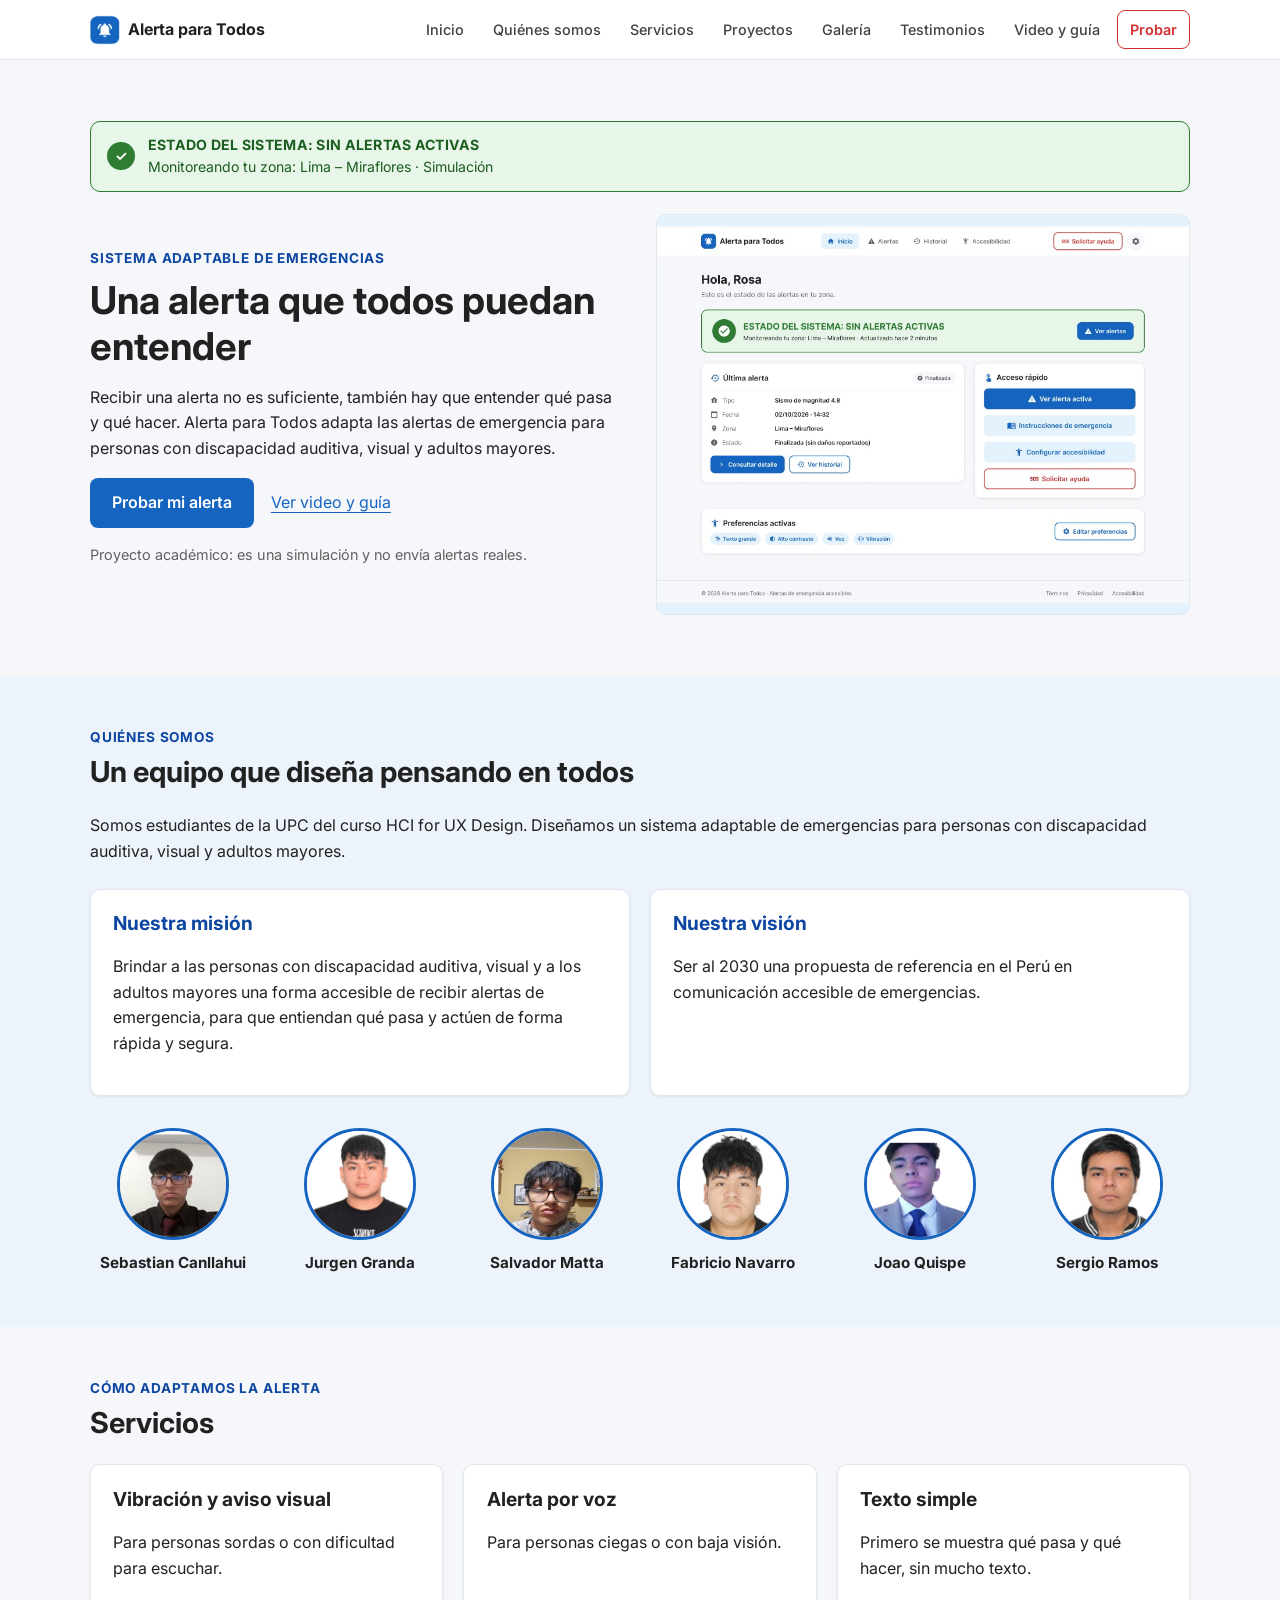
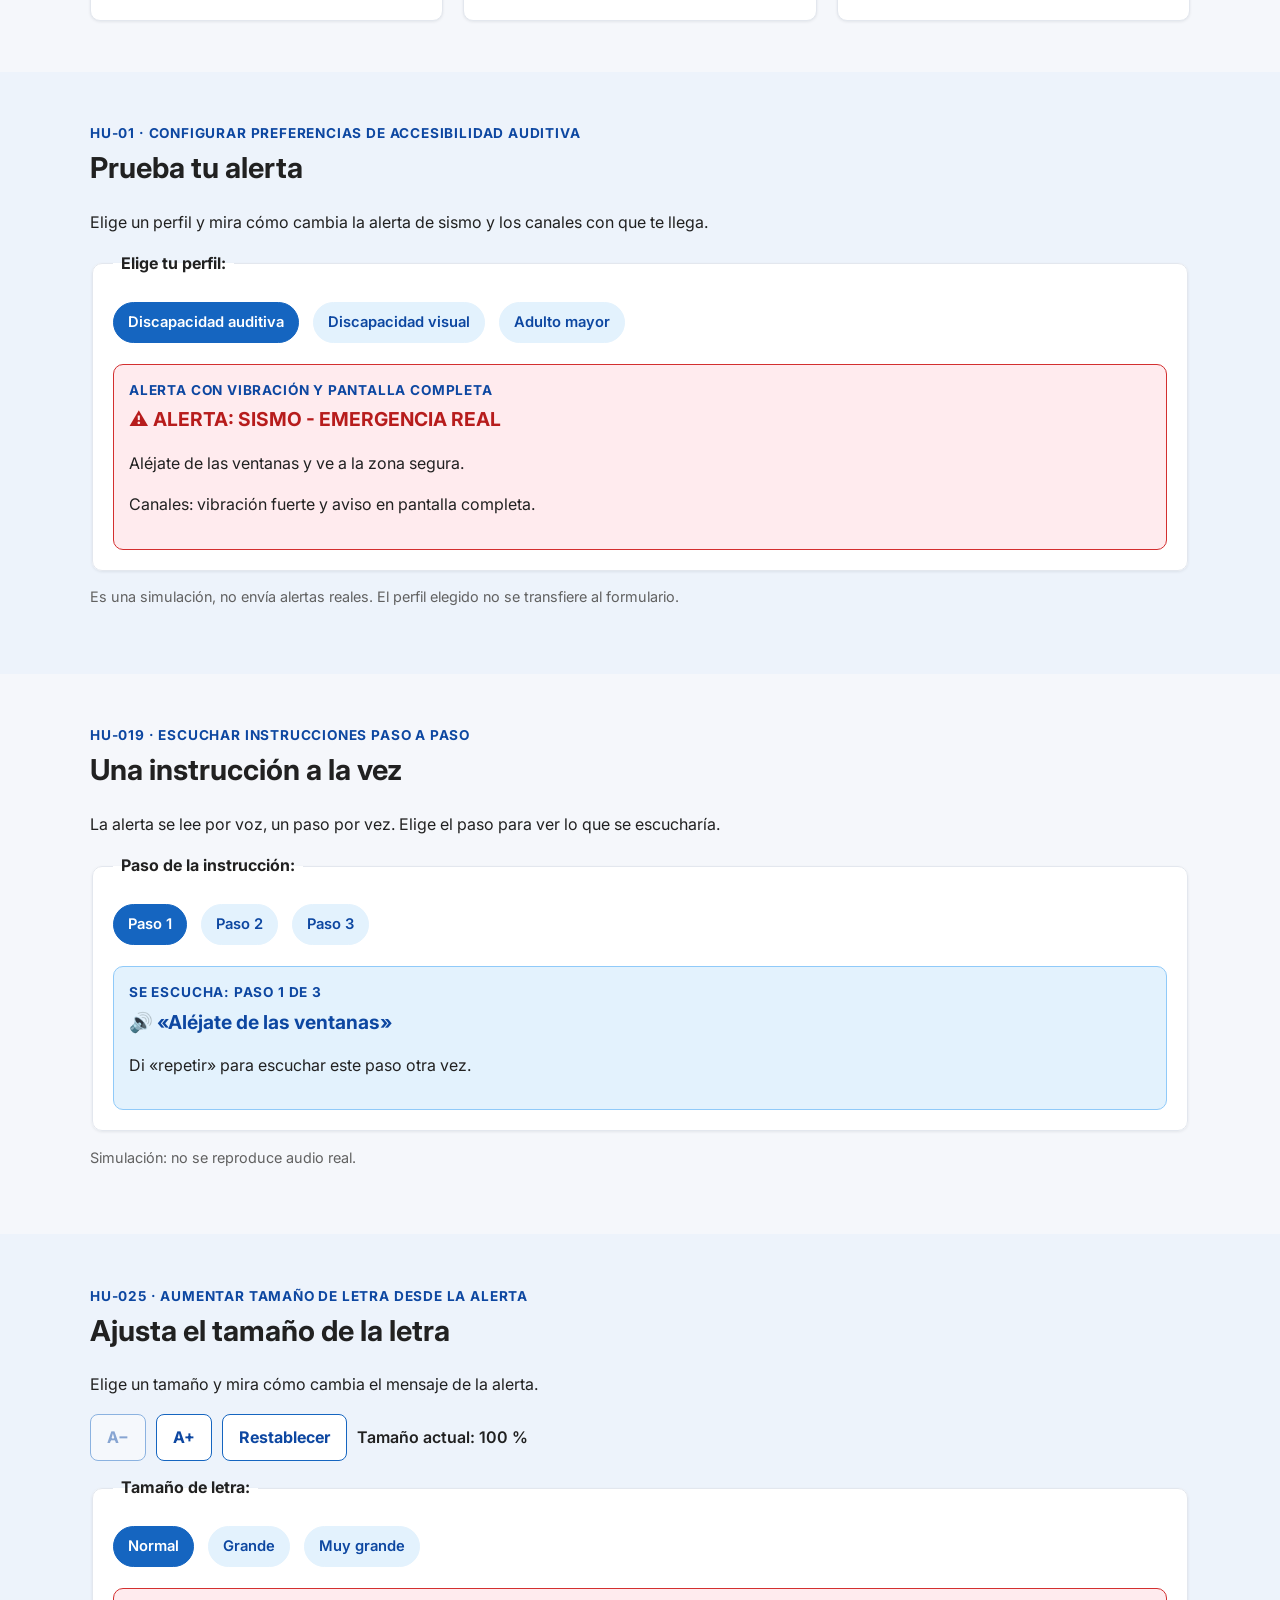
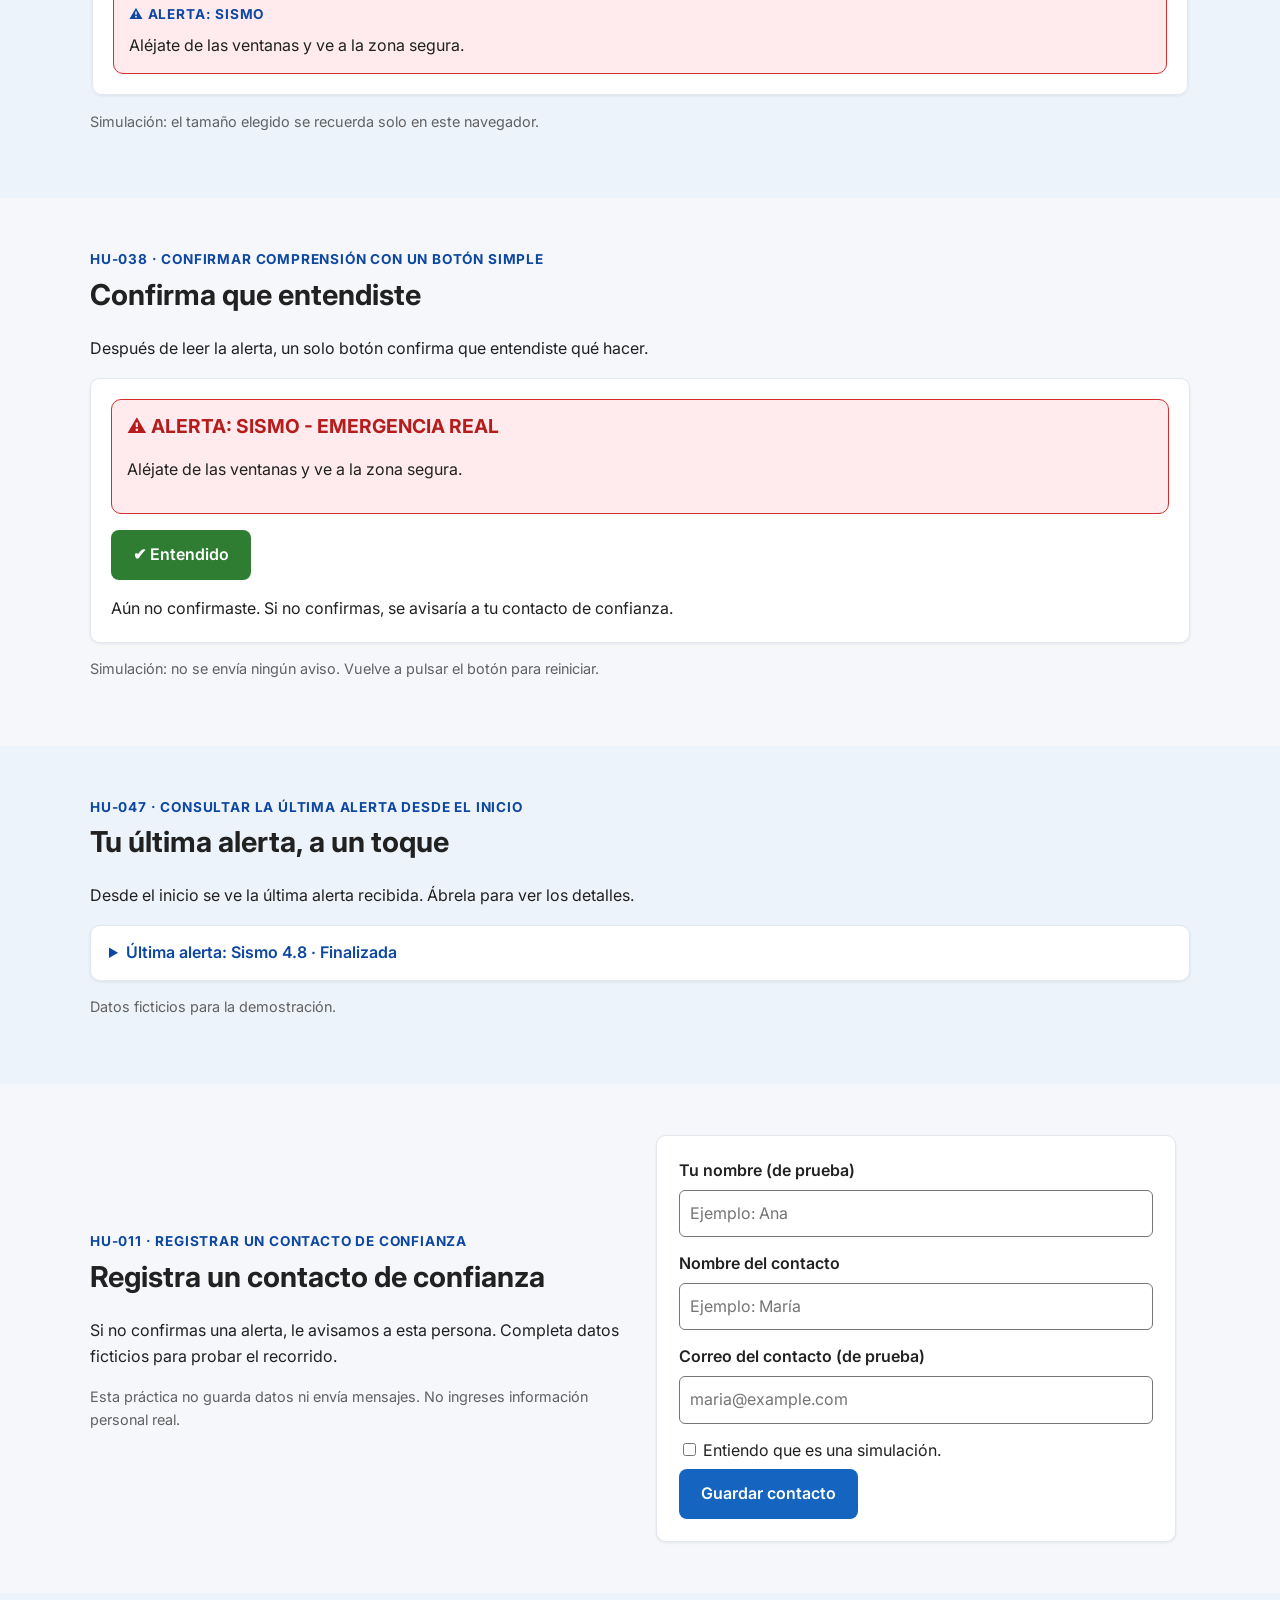
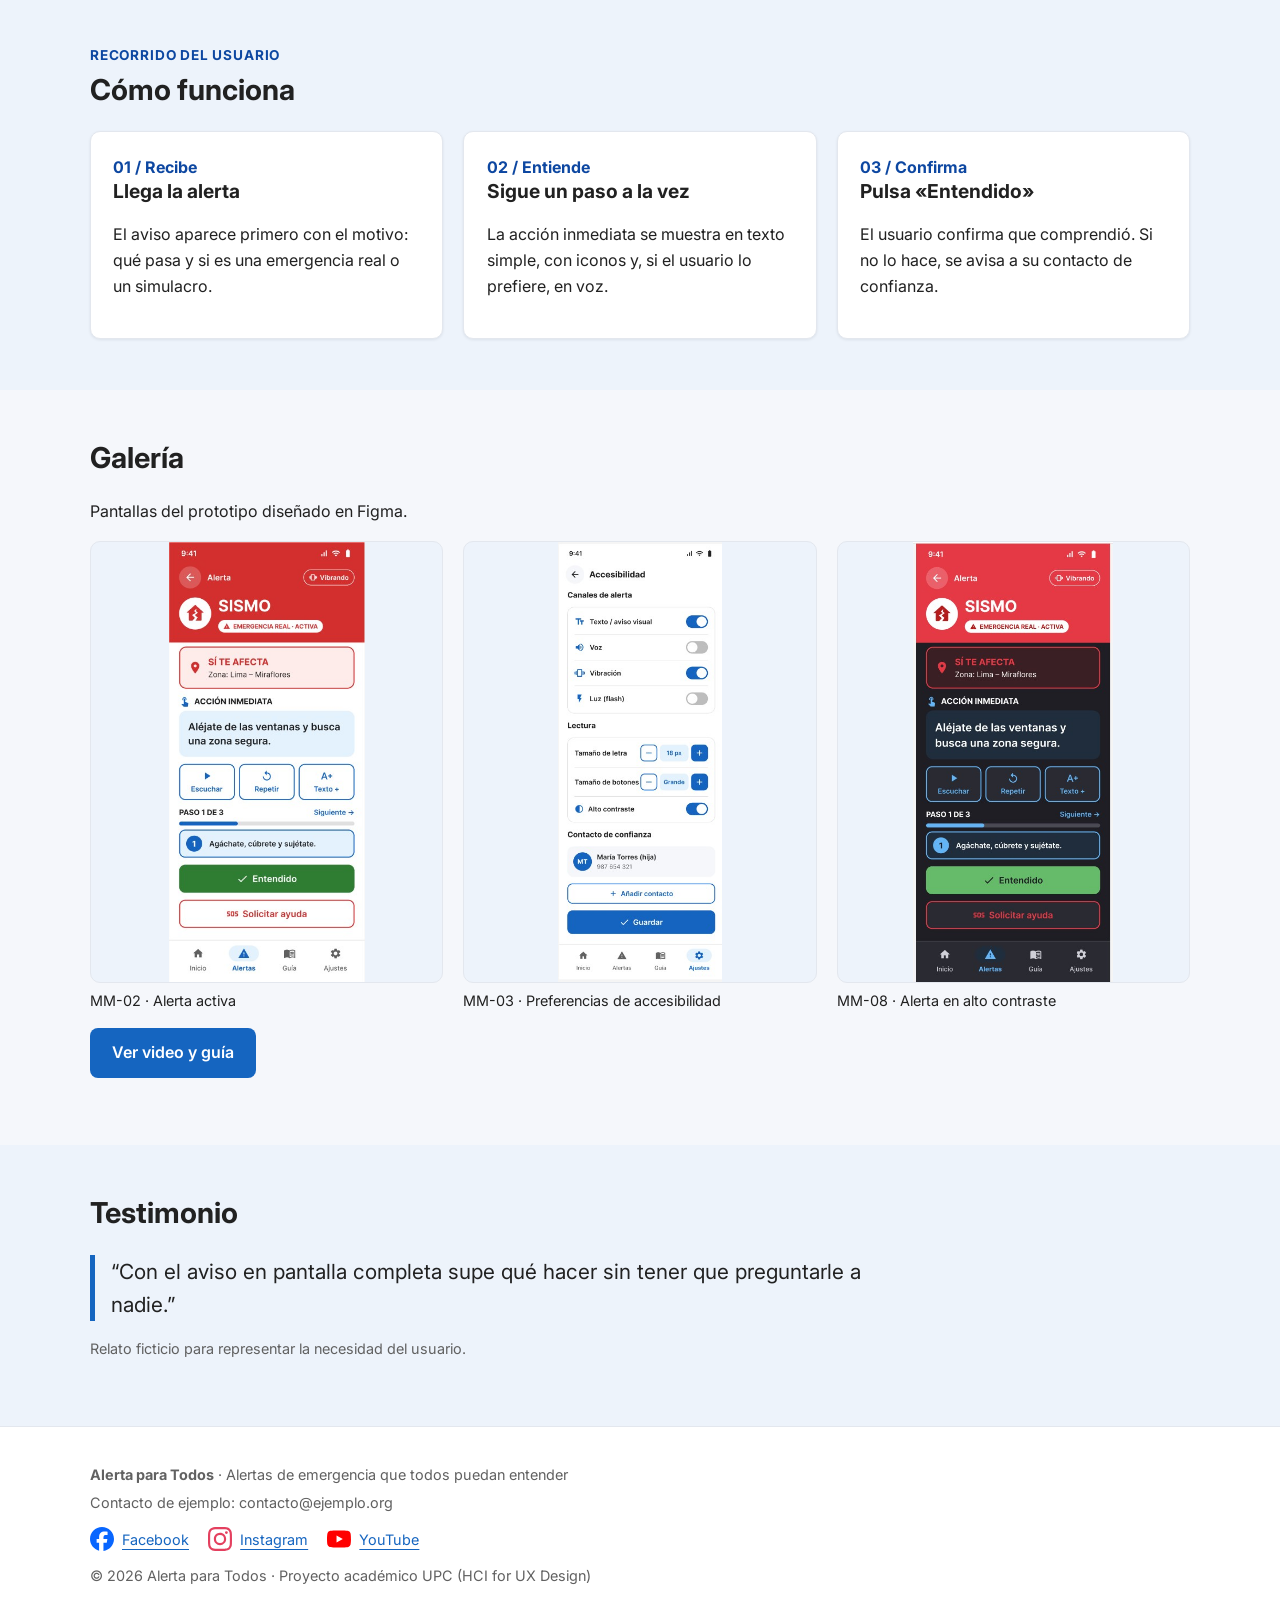
==== commit 0366a492: "Quitar enlace a FUENTES.txt del pie Co-Authored-By: Claude Opus 5.5 <noreply@anthropic.com> Claude-S" ====
--- a/index.html
+++ b/index.html
@@ -386,7 +386,7 @@
             <a href="https://www.instagram.com/" target="_blank" rel="noopener noreferrer"><img src="iconos/instagram.svg" alt="" width="24" height="24">Instagram</a>
             <a href="https://www.youtube.com/" target="_blank" rel="noopener noreferrer"><img src="iconos/youtube.svg" alt="" width="24" height="24">YouTube</a>
         </nav>
-        <p>© 2026 Alerta para Todos · Proyecto académico UPC (HCI for UX Design) · <a href="FUENTES.txt">Créditos de recursos</a></p>
+        <p>© 2026 Alerta para Todos · Proyecto académico UPC (HCI for UX Design)</p>
     </div>
 </footer>
 </body>
